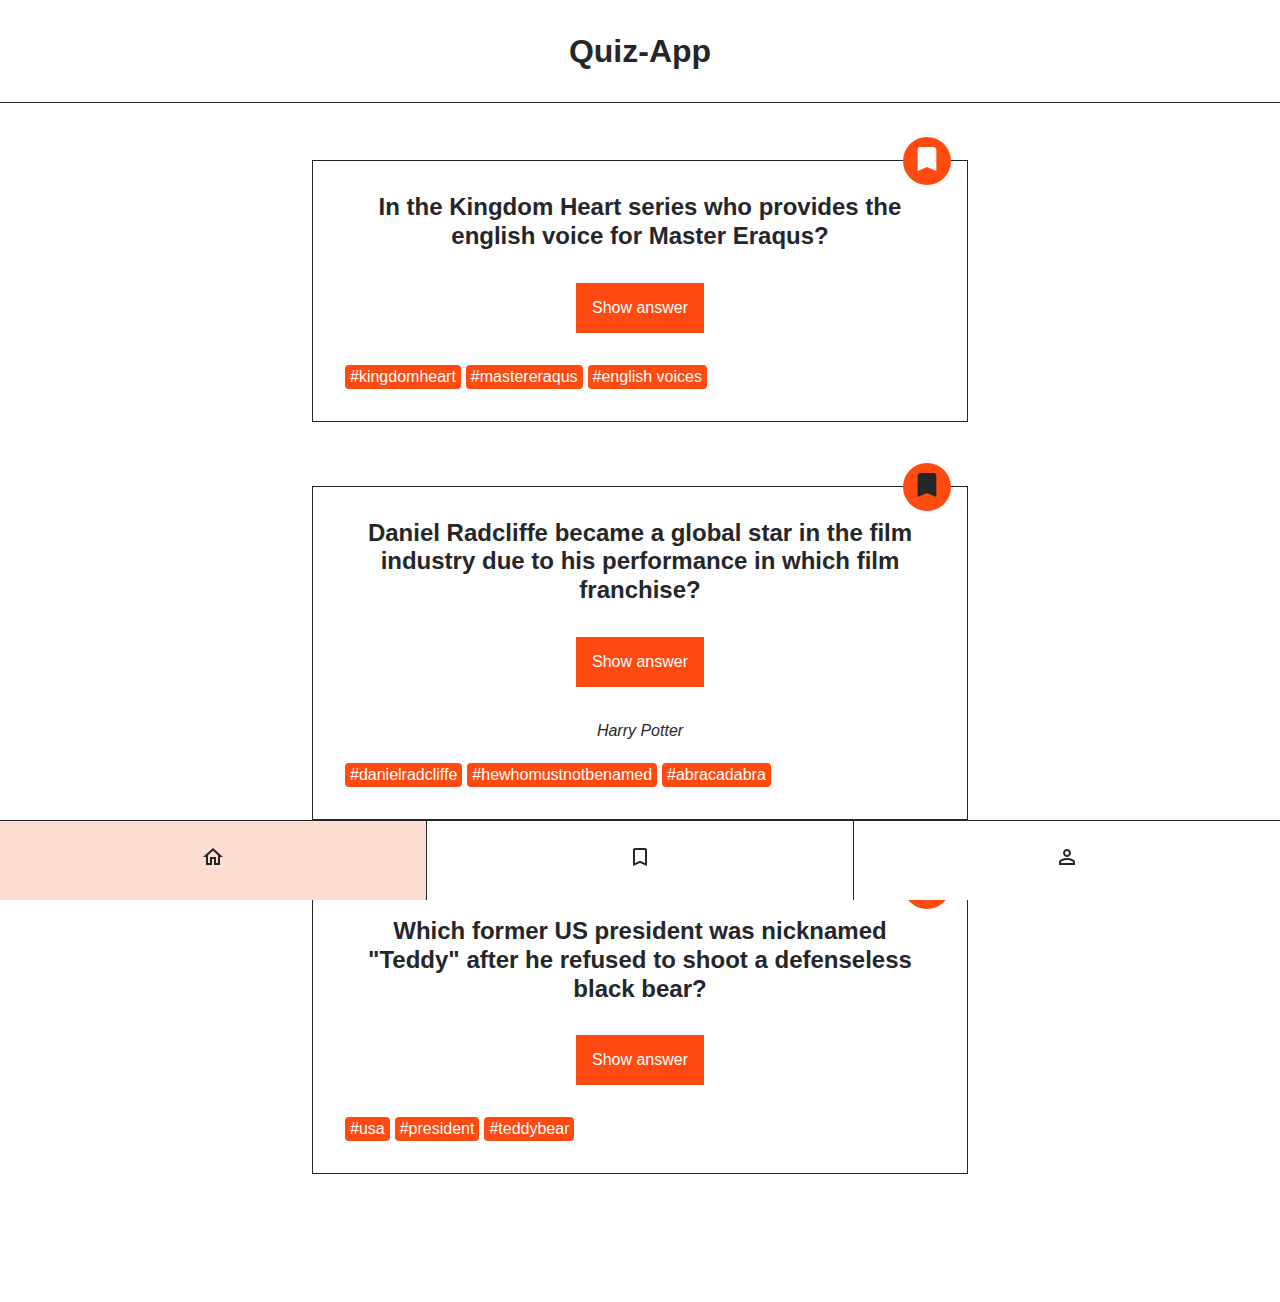
==== index.html @ 03ee2272 ""initial commit"" ====
<!DOCTYPE html>
<html lang="en">
  <head>
    <meta charset="UTF-8" />
    <meta http-equiv="X-UA-Compatible" content="IE=edge" />
    <meta name="viewport" content="width=device-width, initial-scale=1.0" />
    <title>Quiz-App</title>
    <link rel="stylesheet" href="./styles.css" />
  </head>
  <body>
    <header class="header">
      <h1 class="header__title">Quiz-App</h1>
    </header>
    <main>
      <ul class="card-list">
        <!--
                FIRST CARD
              -->
        <li class="card-list__item">
          <article class="card">
            <h2 class="card__question">
              In the Kingdom Heart series who provides the english voice for
              Master Eraqus?
            </h2>
            <button class="card__button-answer" type="button">
              Show answer
            </button>
            <p class="card__answer">Mark Hamill</p>
            <ul class="card__tag-list">
              <li class="card__tag-list-item">#kingdomheart</li>
              <li class="card__tag-list-item">#mastereraqus</li>
              <li class="card__tag-list-item">#english voices</li>
            </ul>
            <div class="card__button-bookmark">
              <button class="bookmark" aria-label="bookmark" type="button">
                <svg
                  class="bookmark__icon"
                  xmlns="http://www.w3.org/2000/svg"
                  viewbox="0 0 24 24"
                >
                  <path
                    d="M17 3H7c-1.1 0-2 .9-2 2v16l7-3 7 3V5c0-1.1-.9-2-2-2z"
                  />
                </svg>
              </button>
            </div>
          </article>
        </li>
        <!--
                SECOND CARD
              -->
        <li class="card-list__item">
          <article class="card">
            <h2 class="card__question">
              Daniel Radcliffe became a global star in the film industry due to
              his performance in which film franchise?
            </h2>
            <button class="card__button-answer" type="button">
              Show answer
            </button>
            <p class="card__answer card__answer--active">Harry Potter</p>
            <ul class="card__tag-list">
              <li class="card__tag-list-item">#danielradcliffe</li>
              <li class="card__tag-list-item">#hewhomustnotbenamed</li>
              <li class="card__tag-list-item">#abracadabra</li>
            </ul>
            <div class="card__button-bookmark">
              <button
                class="bookmark bookmark--active"
                aria-label="bookmark"
                type="button"
              >
                <svg
                  class="bookmark__icon"
                  xmlns="http://www.w3.org/2000/svg"
                  viewbox="0 0 24 24"
                >
                  <path
                    d="M17 3H7c-1.1 0-2 .9-2 2v16l7-3 7 3V5c0-1.1-.9-2-2-2z"
                  />
                </svg>
              </button>
            </div>
          </article>
        </li>
        <!--
                THIRD CARD
              -->
        <li class="card-list__item">
          <article class="card">
            <h2 class="card__question">
              Which former US president was nicknamed &quot;Teddy&quot; after he
              refused to shoot a defenseless black bear?
            </h2>
            <button class="card__button-answer" type="button">
              Show answer
            </button>
            <p class="card__answer">Theodore Roosevelt</p>
            <ul class="card__tag-list">
              <li class="card__tag-list-item">#usa</li>
              <li class="card__tag-list-item">#president</li>
              <li class="card__tag-list-item">#teddybear</li>
            </ul>
            <div class="card__button-bookmark">
              <button class="bookmark" aria-label="bookmark" type="button">
                <svg
                  class="bookmark__icon"
                  xmlns="http://www.w3.org/2000/svg"
                  viewbox="0 0 24 24"
                >
                  <path
                    d="M17 3H7c-1.1 0-2 .9-2 2v16l7-3 7 3V5c0-1.1-.9-2-2-2z"
                  />
                </svg>
              </button>
            </div>
          </article>
        </li>
      </ul>
    </main>

    <nav class="navigation">
      <ul class="navigation__list">
        <li class="navigation__list-item navigation__list-item--active">
          <a
            class="navigation__link"
            href="/index.html"
            aria-label="go to home page"
          >
            <svg
              xmlns="http://www.w3.org/2000/svg"
              height="24px"
              viewbox="0 0 24 24"
              width="24px"
            >
              <path
                d="M12 5.69l5 4.5V18h-2v-6H9v6H7v-7.81l5-4.5M12 3L2 12h3v8h6v-6h2v6h6v-8h3L12 3z"
              />
            </svg>
          </a>
        </li>
        <li class="navigation__list-item">
          <a
            class="navigation__link"
            href="/bookmarks.html"
            aria-label="go to bookmarks page"
          >
            <svg
              xmlns="http://www.w3.org/2000/svg"
              height="24px"
              viewbox="0 0 24 24"
              width="24px"
            >
              <path
                d="M17 3H7c-1.1 0-2 .9-2 2v16l7-3 7 3V5c0-1.1-.9-2-2-2zm0 15l-5-2.18L7 18V5h10v13z"
              />
            </svg>
          </a>
        </li>
        <li class="navigation__list-item">
          <a
            class="navigation__link"
            href="/profile.html"
            aria-label="go to profile page"
          >
            <svg
              xmlns="http://www.w3.org/2000/svg"
              height="24px"
              viewbox="0 0 24 24"
              width="24px"
            >
              <path
                d="M12 6c1.1 0 2 .9 2 2s-.9 2-2 2-2-.9-2-2 .9-2 2-2m0 9c2.7 0 5.8 1.29 6 2v1H6v-.99c.2-.72 3.3-2.01 6-2.01m0-11C9.79 4 8 5.79 8 8s1.79 4 4 4 4-1.79 4-4-1.79-4-4-4zm0 9c-2.67 0-8 1.34-8 4v3h16v-3c0-2.66-5.33-4-8-4z"
              />
            </svg>
          </a>
        </li>
      </ul>
    </nav>
  </body>
</html>
---- styles.css ----
@import "./global.css";

@import "./components/bookmark/bookmark.css";
@import "./components/card-list/card-list.css";
@import "./components/card/card.css";
@import "./components/header/header.css";
@import "./components/navigation/navigation.css";
@import "./components/profile/profile.css";
@import "./components/counter-list/counter-list.css";
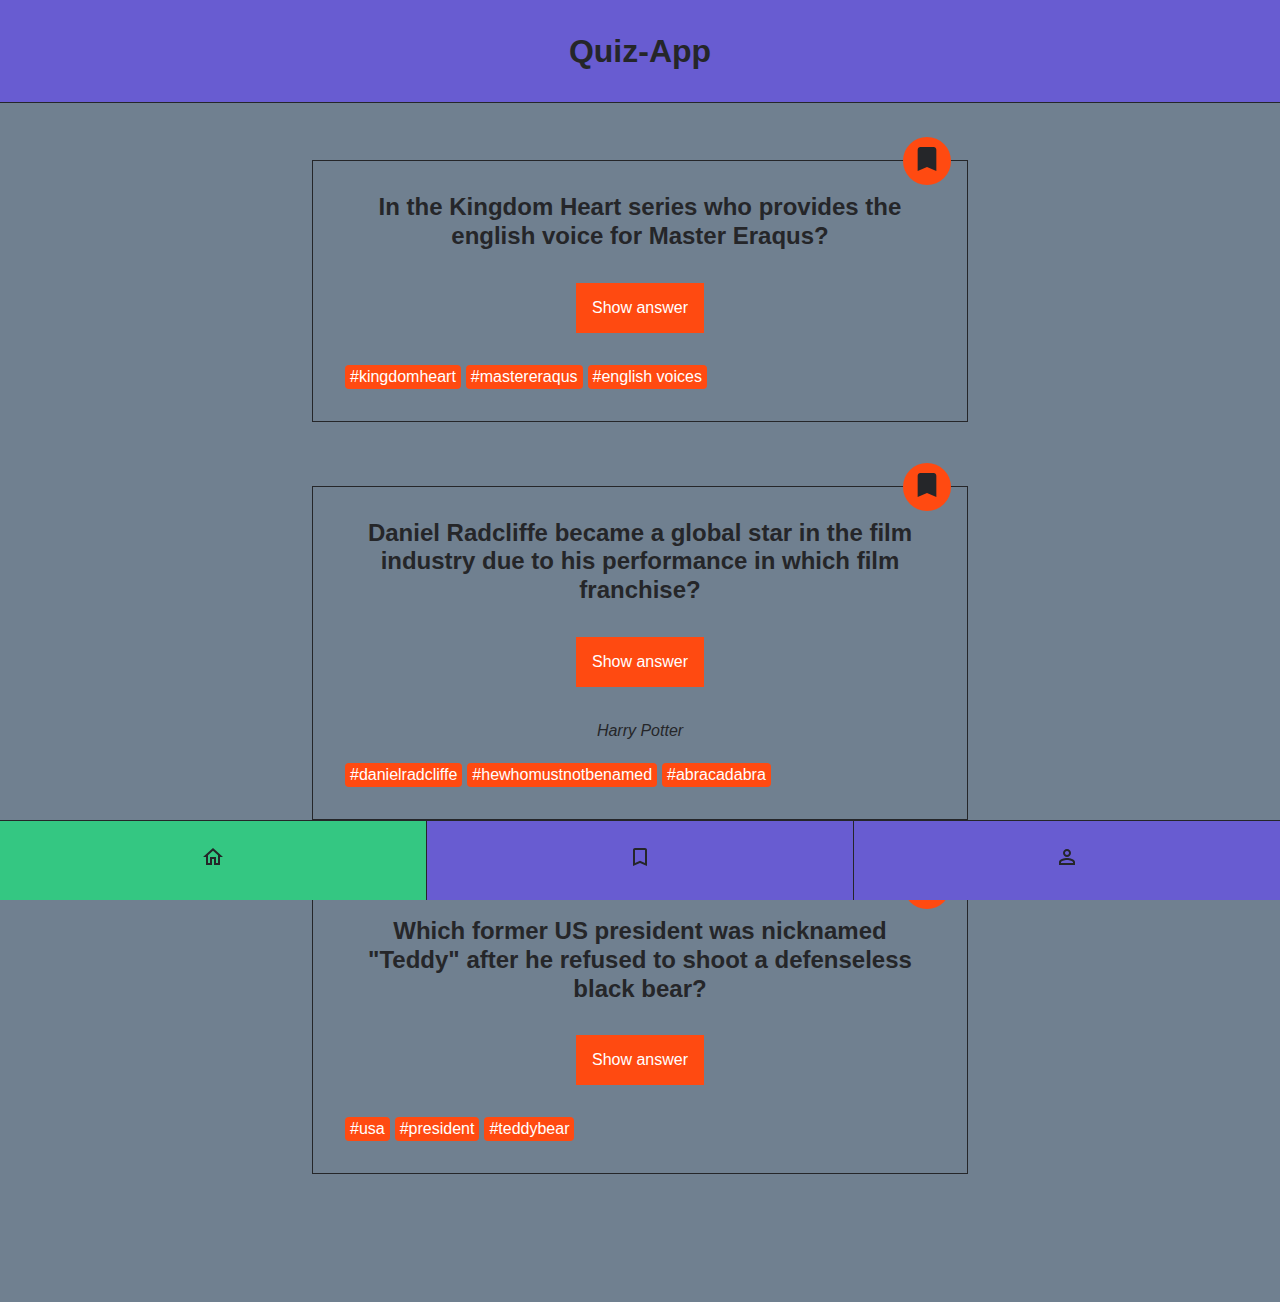
==== commit 0c7c0953: "initial commit" ====
--- a/index.html
+++ b/index.html
@@ -32,7 +32,11 @@
               <li class="card__tag-list-item">#english voices</li>
             </ul>
             <div class="card__button-bookmark">
-              <button class="bookmark" aria-label="bookmark" type="button">
+              <button
+                class="bookmark bookmark--active"
+                aria-label="bookmark"
+                type="button"
+              >
                 <svg
                   class="bookmark__icon"
                   xmlns="http://www.w3.org/2000/svg"
@@ -177,5 +181,6 @@
         </li>
       </ul>
     </nav>
+    <script src="index.js"></script>
   </body>
 </html>
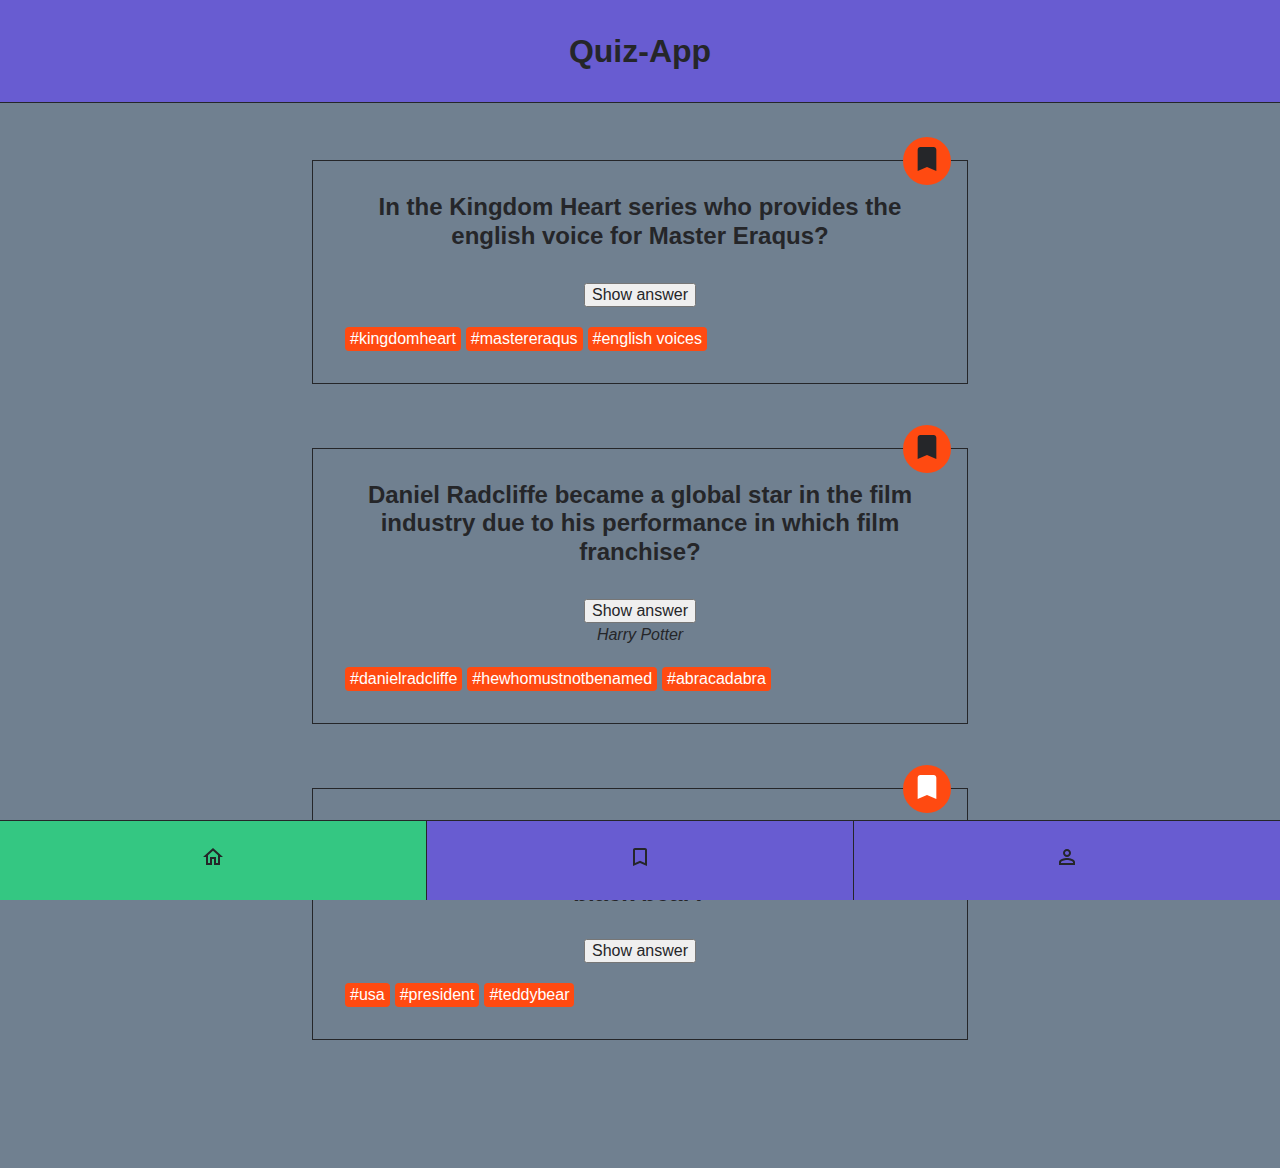
==== commit 6962e69e: "did lots of stuff xD" ====
--- a/index.html
+++ b/index.html
@@ -6,6 +6,7 @@
     <meta name="viewport" content="width=device-width, initial-scale=1.0" />
     <title>Quiz-App</title>
     <link rel="stylesheet" href="./styles.css" />
+    <script src="index.js" defer></script>
   </head>
   <body>
     <header class="header">
@@ -181,6 +182,5 @@
         </li>
       </ul>
     </nav>
-    <script src="index.js"></script>
   </body>
 </html>
--- a/styles.css
+++ b/styles.css
@@ -7,3 +7,4 @@
 @import "./components/navigation/navigation.css";
 @import "./components/profile/profile.css";
 @import "./components/counter-list/counter-list.css";
+@import "./components/form/form.css";
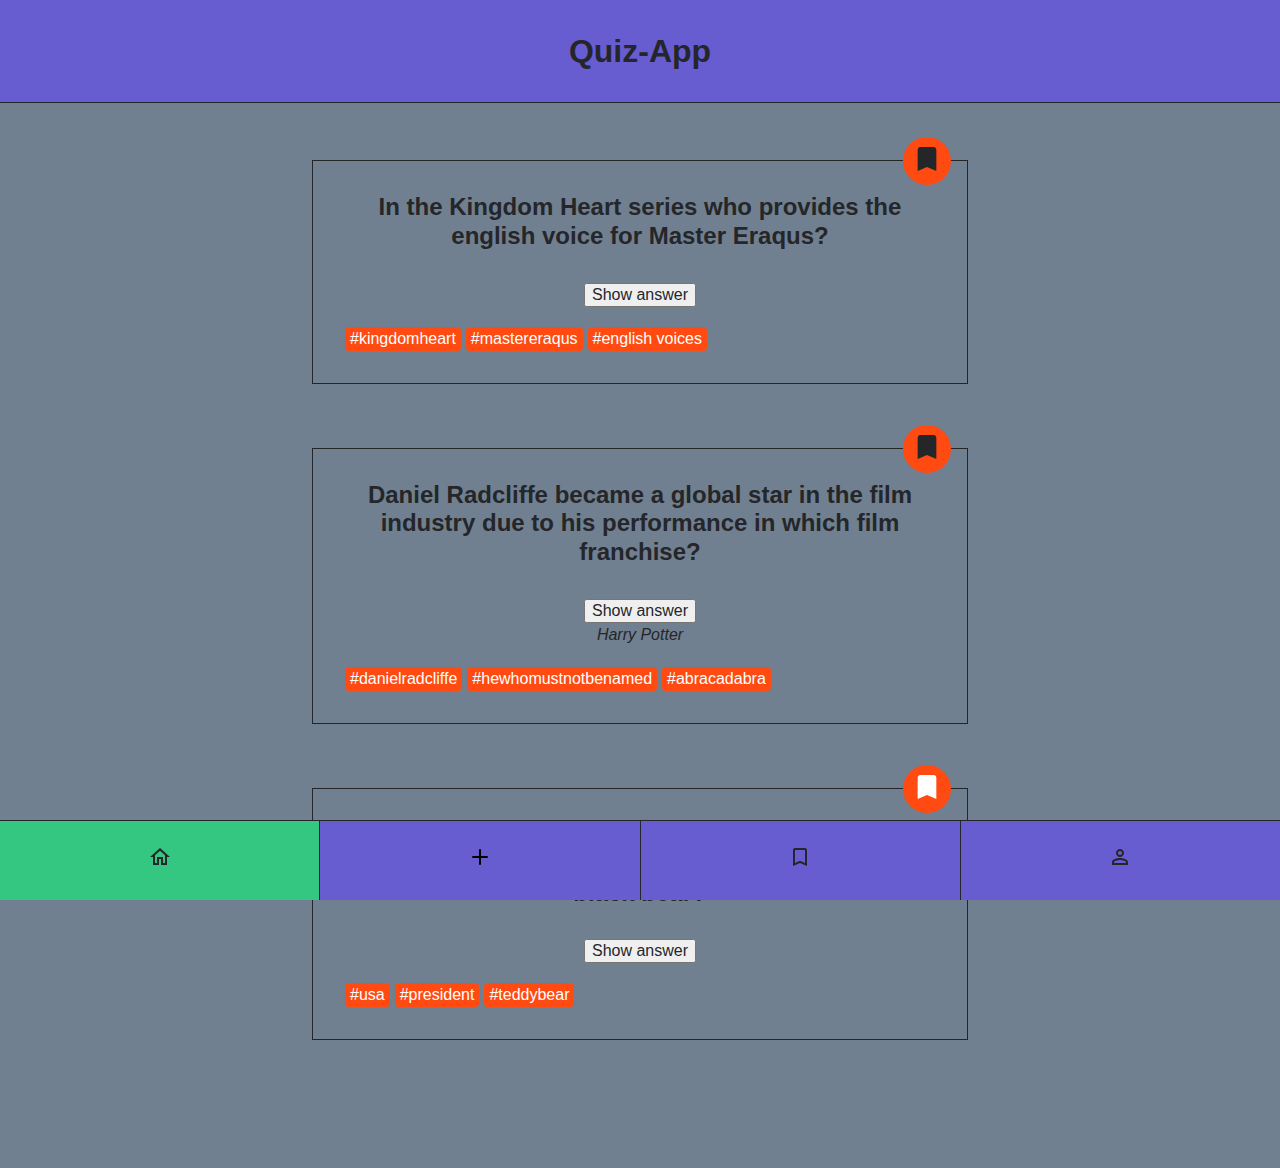
==== commit 12e686ee: "lots of stuff again xD" ====
--- a/index.html
+++ b/index.html
@@ -6,7 +6,6 @@
     <meta name="viewport" content="width=device-width, initial-scale=1.0" />
     <title>Quiz-App</title>
     <link rel="stylesheet" href="./styles.css" />
-    <script src="index.js" defer></script>
   </head>
   <body>
     <header class="header">
@@ -147,6 +146,28 @@
         <li class="navigation__list-item">
           <a
             class="navigation__link"
+            href="form.html"
+            aria-label="add new question"
+          >
+            <svg
+              xmlns="http://www.w3.org/2000/svg"
+              width="24"
+              height="24"
+              viewBox="0 0 24 24"
+              fill="none"
+              stroke="#000000"
+              stroke-width="2"
+              stroke-linecap="round"
+              stroke-linejoin="round"
+            >
+              <line x1="12" y1="5" x2="12" y2="19"></line>
+              <line x1="5" y1="12" x2="19" y2="12"></line>
+            </svg>
+          </a>
+        </li>
+        <li class="navigation__list-item">
+          <a
+            class="navigation__link"
             href="/bookmarks.html"
             aria-label="go to bookmarks page"
           >
@@ -182,5 +203,6 @@
         </li>
       </ul>
     </nav>
+    <script src="index.js"></script>
   </body>
 </html>
